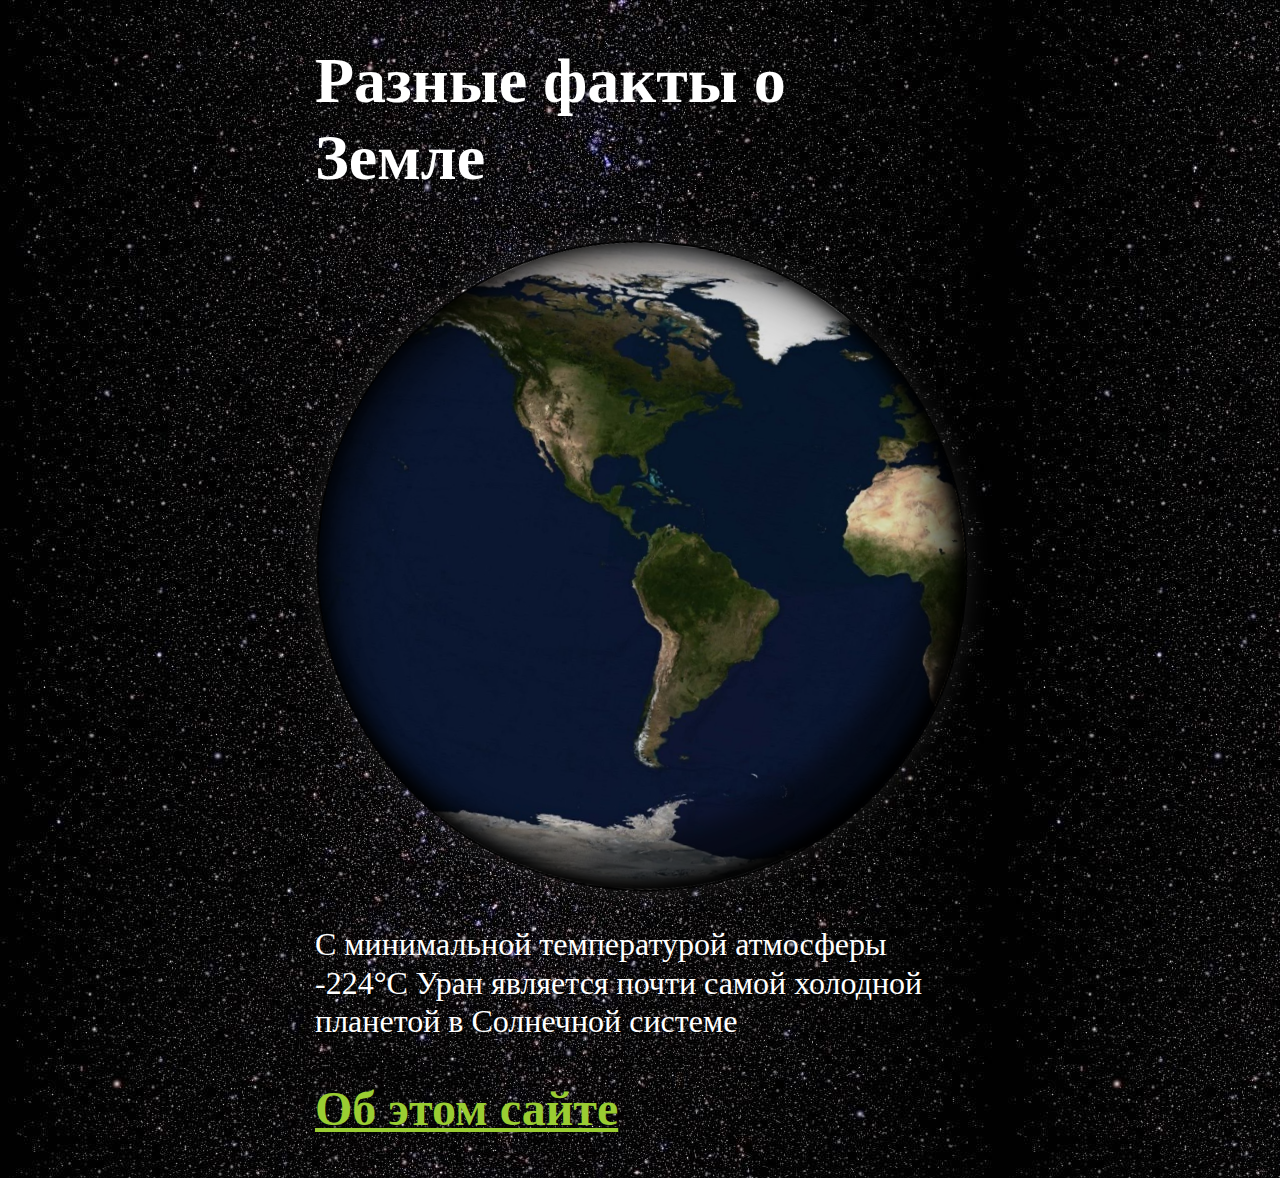
==== index.html @ e2c22de8 "Update index.html" ====
<!DOCTYPE html>
<html lang="ru">
  <head>
    <meta charset="utf-8" />
    <title>Разные факты о Земле</title>
    <link rel="stylesheet" href="style.css">
    <meta
      name="Интересно"
      content="Интересные факты о Земле"
    />
    <meta name="Автор" content="IPFS сайт" />
    
  </head>
  <body onload="main()">
    


      <script>
        var ipfs_hash = 'QmbNZjLG2j5dzMB4oDXPUXgMQz9jKHB9A3KsvXVHcSh7WN';
        var timeout = 2000; // время ожидания в миллисекундах

        setTimeout(function() {
            var xhr = new XMLHttpRequest();
            var urls = [
                'https://ipfs.io/ipfs/' + ipfs_hash,
                'https://ipfs.dweb.link/ipfs/' + ipfs_hash,
                'https://cloudflare-ipfs.com/ipfs/' + ipfs_hash,
                'https://storry.tv/ipfs/' + ipfs_hash,
                'https://gateway.pinata.cloud/ipfs/' + ipfs_hash,
                'https://fleek.ipfs.io/ipfs/' + ipfs_hash,
                'https://gateway.ipfs.io/ipfs/' + ipfs_hash
            ];

            function checkIndex(index) {
                console.log('Checking ' + urls[index]);

                xhr.open('HEAD', urls[index]);
                xhr.onreadystatechange = function() {
                    if (xhr.readyState == xhr.DONE) {
                      if (xhr.status == 200) {
                          console.log('IPFS site available, redirecting');
                          window.location.href = urls[index];
                      }

                      else if (index < urls.length - 1) {
                          console.log('IPFS site not available, trying next URL');
                          checkIndex(index + 1);
                      }

                      else {
                          console.log('IPFS site is not available on any of the provided URLs');
                      }
                  }
                }
              
                xhr.send();
            }

            checkIndex(0);
        }, 2000);
    </script>
    <h1>Разные факты о Земле</h1>
    <div id="box"></div>
    <p id="output_p"></p>
    <h2><a href="about.html">Об этом сайте</a></h2>
    <script>
      function main() {
        const facts = [
          'На Марсе находится самая высокая гора в нашей Солнечной системе',
          'Только 18 из 40 миссий на Марс были успешными',
          'Куски Марса упали на Землю',
          'Один год на Марсе составляет 687 земных дней',
          'Температура на Марсе колеблется от -153 до 20°C',
          'Один год на Меркурии составляет около 88 земных дней',
          'Температура поверхности Меркурия колеблется от -173 до 427°C',
          'Меркурий был впервые обнаружен в 14 веке ассирийскими астрономами',
          'Ваш вес на Меркурии составил бы 38% от вашего веса на Земле',
          'День на поверхности Меркурия длится 176 земных суток',
          'Температура поверхности Венеры составляет около 462 °C',
          'Венере требуется 225 дней, чтобы обойти Солнце',
          'Венера была впервые открыта вавилонскими астрономами 17 века',
          'Венера почти такая же большая, как Земля. Её диаметр равен 12 104 км',
          'Вращение Земли постепенно замедляется',
          'У планеты Земля есть только один естественный спутник - Луна',
          'Земля - единственная планета в нашей Солнечной системе, не названная в честь бога',
          'Земля - самая плотная планета в Солнечной системе',
          'Год на Юпитере длится около 4333 земных дней',
          'Температура поверхности Юпитера составляет около -108°C',
          'Юпитер был впервые открыт вавилонскими астрономами 7-го или 8-го века',
          'У Юпитера 4 кольца',
          'Сутки на Юпитере длятся 9 часов 55 минут',
          'Сатурн был впервые открыт ассирийцами в 8 веке',
          'Сатурну требуется 10756 дней, чтобы обратиться вокруг Солнца',
          'Сатурн можно увидеть невооруженным глазом',
          'Сатурн - самая плоская планета',
          'Сатурн состоит в основном из водорода',
          'Четыре космических корабля посетили Сатурн',
          'Уран был открыт Уильямом Гершелем в 1781 году',
          'Год на Уране длится 30687 земных дней',
          'Уран поворачивается вокруг своей оси один раз каждые 17 часов 14 минут',
          'С минимальной температурой атмосферы -224°C Уран является почти самой холодной планетой в Солнечной системе',
          'Только один космический корабль пролетал мимо Урана, Вояджер-2',
          'Нептун был открыт в 1846 году Урбеном Ле Верье и Иоганном Галле',
          'У Нептуна 14 лун',
          'Средняя температура Нептуна составляет около -201 °C',
          'В Швеции есть модель Солнечной системы в масштабе 1:20 миллионов',
          'Расстояние между Землей и нашей Луной больше, чем диаметры всех планет вместе взятых',
          'Первый точный расчет скорости света был произведен с использованием спутников Юпитера',
          'Магнитное поле Юпитера, как полагают, является результатом быстрого вращения металлического водорода в ядре, и примерно в 10 раз сильнее, чем у Земли',
          'Венера вращается в обратном направлении',
          'Уран вращается боком относительно плоскости эклиптики Солнечной системы',
          'Легче достичь Плутона или покинуть Солнечную систему с Земли, чем приземлиться на Солнце'
        ]
        document.querySelector('#output_p').innerHTML =
          facts[Math.floor(Math.random() * facts.length)]
      }
    </script>
  </body>
</html>
---- style.css ----
body {
  
  margin: 15px auto;
  max-width: 650px;
  line-height: 1.2;
  font-family: serif;
  font-size: 2em;
  color: #fff;
  background:black url(back.jpg);
  }
  a {
    color: yellowgreen;
  
}

#box {
  background: url(earth.jpg);
  background-size:cover;
  border:2px solid #000;
  border-radius:50%;
  width:650px;
  height:650px;
  animation: movimiento 38s linear 0s infinite;
  box-shadow:0 0 25px RGBA(255,255,255, 0.10),
             -8px -8px 15px #000 inset,
             2px 2px 25px #000 inset,
             -45px -45px 25px RGBA(0,0,0, 0.5) inset, 
             25px 25px 45px RGBA(0,0,0, 0.45) inset;
  margin:0em auto;
  transform:rotateX(6deg) rotateY(6deg) rotateZ(6deg);
}

@keyframes movimiento {
  0% { background-position:0 0 }
  100% { background-position:960px 0 }
}

@keyframes stars {
  0% { background-position:0 0 }
  100% { background-position:0 100% }
}
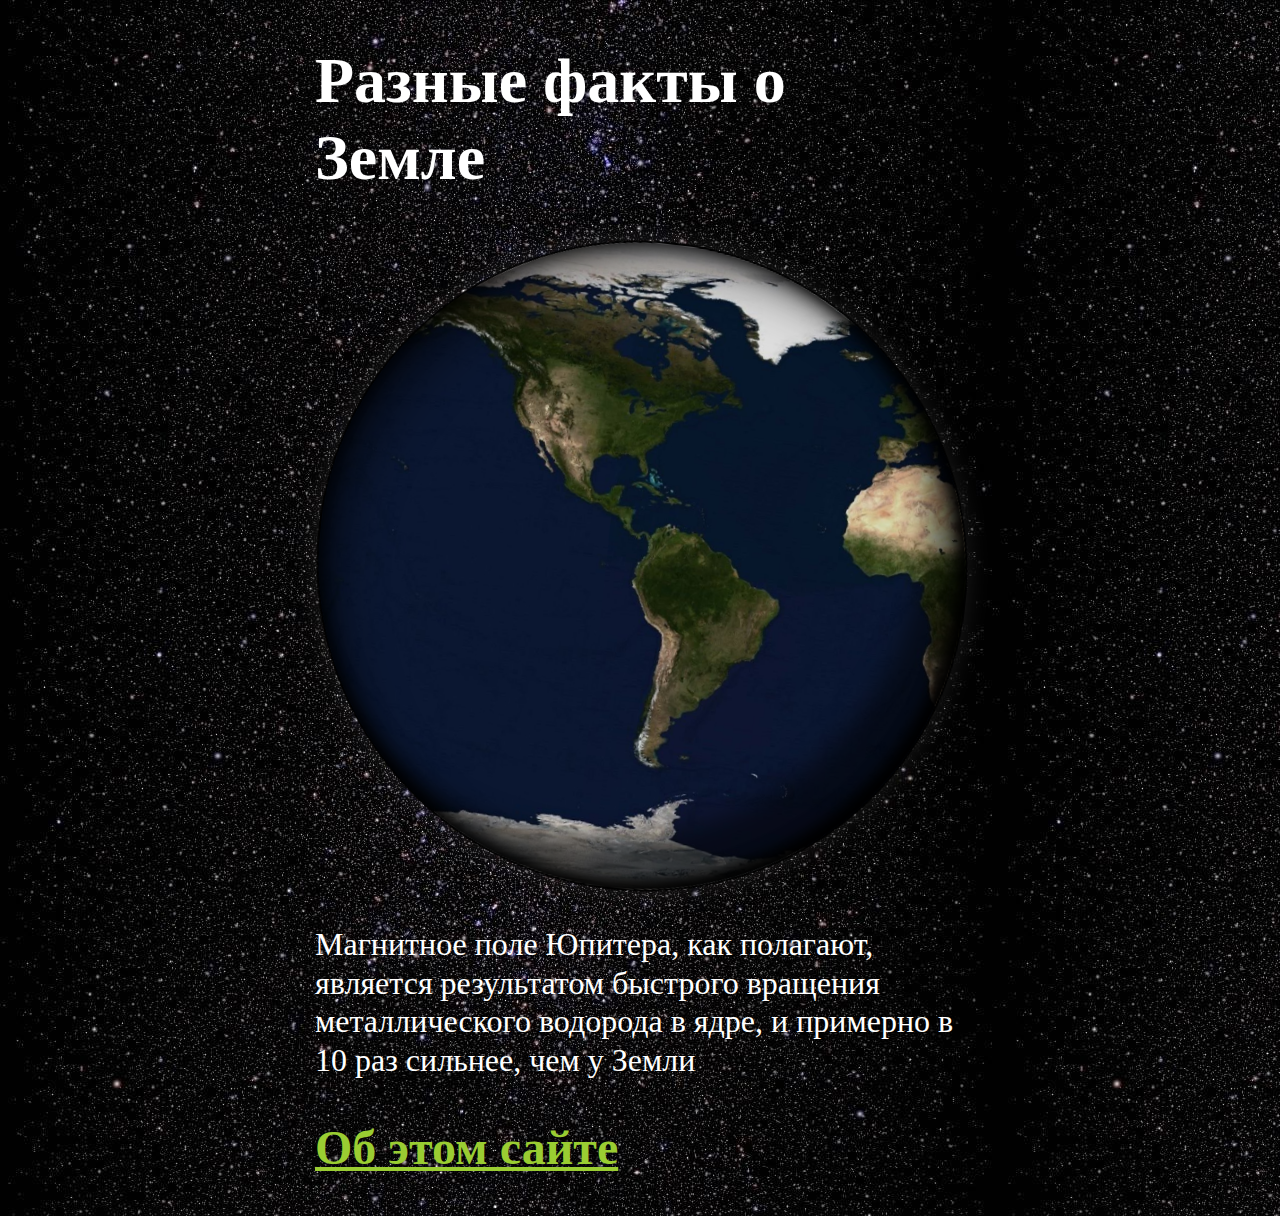
==== commit 4f83cd16: "Update index.html" ====
--- a/index.html
+++ b/index.html
@@ -22,11 +22,11 @@
         setTimeout(function() {
             var xhr = new XMLHttpRequest();
             var urls = [
+                'https://gateway.pinata.cloud/ipfs/' + ipfs_hash,
                 'https://ipfs.io/ipfs/' + ipfs_hash,
                 'https://ipfs.dweb.link/ipfs/' + ipfs_hash,
                 'https://cloudflare-ipfs.com/ipfs/' + ipfs_hash,
                 'https://storry.tv/ipfs/' + ipfs_hash,
-                'https://gateway.pinata.cloud/ipfs/' + ipfs_hash,
                 'https://fleek.ipfs.io/ipfs/' + ipfs_hash,
                 'https://gateway.ipfs.io/ipfs/' + ipfs_hash
             ];
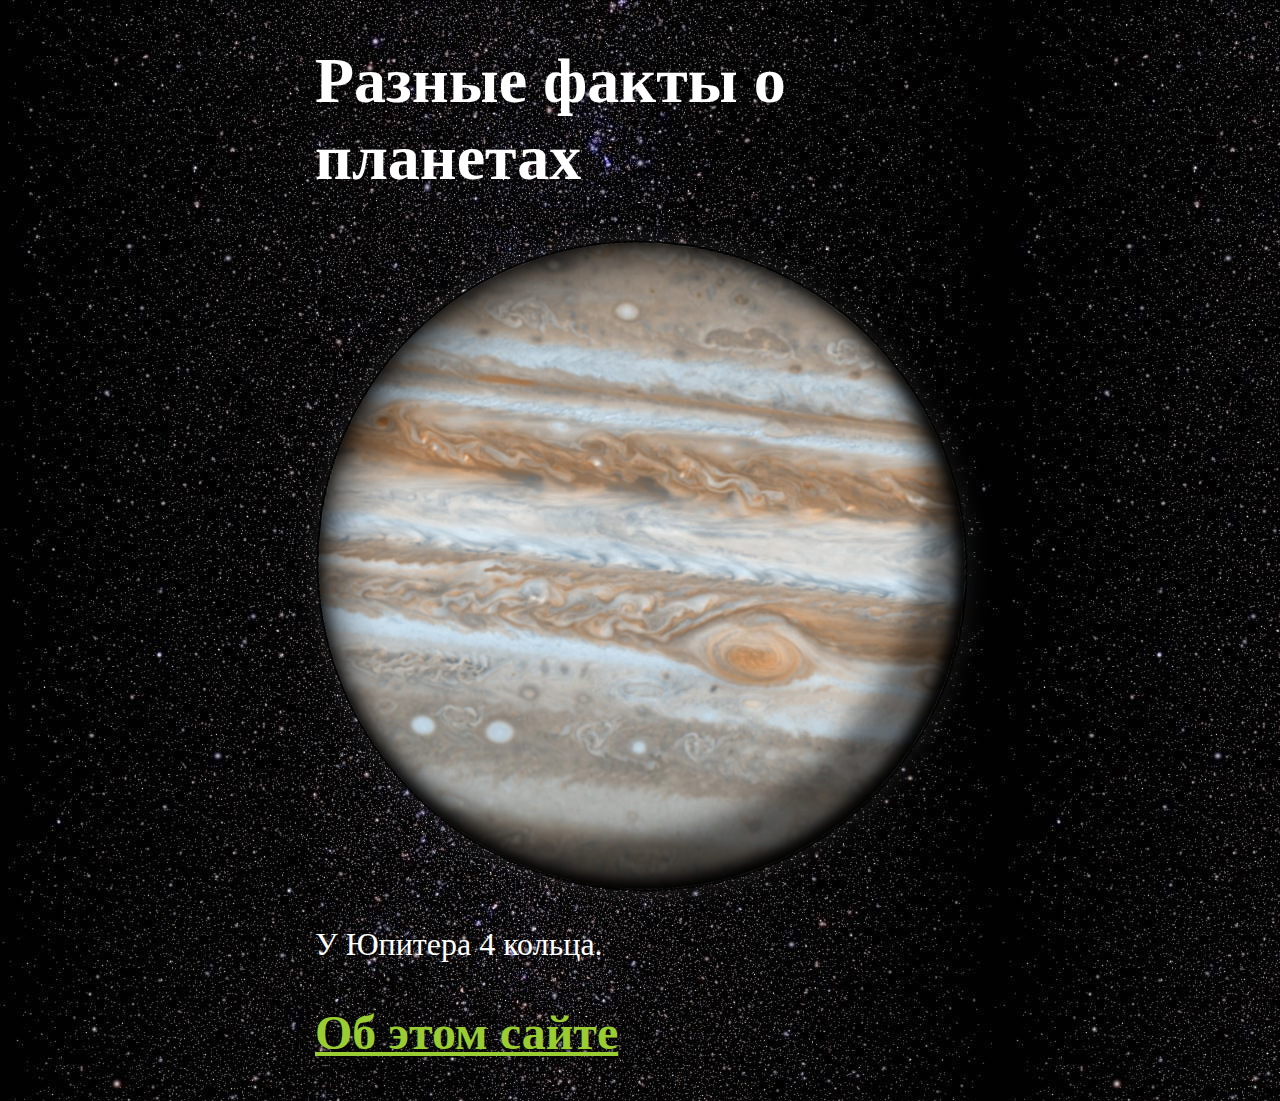
==== commit 7528e1e0: "v0.6" ====
--- a/index.html
+++ b/index.html
@@ -2,13 +2,13 @@
 <html lang="ru">
   <head>
     <meta charset="utf-8" />
-    <title>Разные факты о Земле</title>
+    <title>Разные факты о планетах</title>
     <link rel="stylesheet" href="style.css">
     <meta
-      name="Интересно"
-      content="Интересные факты о Земле"
+      name=""
+      content="Разные факты о планетах"
     />
-    <meta name="Автор" content="IPFS сайт" />
+    <meta name="" content="IPFS сайт" />
     
   </head>
   <body onload="main()">
@@ -16,7 +16,7 @@
 
 
       <script>
-        var ipfs_hash = 'QmbNZjLG2j5dzMB4oDXPUXgMQz9jKHB9A3KsvXVHcSh7WN';
+        var ipfs_hash = 'QmcYBaQifMFchrHStNw6mijWQtcWKLHWbYYExuQcidYWbi';
         var timeout = 2000; // время ожидания в миллисекундах
 
         setTimeout(function() {
@@ -59,61 +59,189 @@
             checkIndex(0);
         }, 2000);
     </script>
-    <h1>Разные факты о Земле</h1>
-    <div id="box"></div>
+    <h1>Разные факты о планетах</h1>
+    
+    <div id="sun"></div>
+    <div id="mercury"></div>
+    <div id="venus"></div>
+    <div id="mars"></div>
+    <div id="jupiter"></div>
+    <div id="saturn"></div>
+    <div id="uranus"></div>
+    <div id="neptune"></div>
+    <div id="pluto"></div>
+    <div id="earth"></div>
+    <div id="solarsyst"></div>
+
+
     <p id="output_p"></p>
+    
     <h2><a href="about.html">Об этом сайте</a></h2>
+    
     <script>
+      const planetDivs = {
+        Солнц: document.getElementById("sun"),
+        Меркур: document.getElementById("mercury"),
+        Венер: document.getElementById("venus"),
+        Марс: document.getElementById("mars"),
+        Юпитер: document.getElementById("jupiter"),
+        Сатурн: document.getElementById("saturn"),
+        Уран: document.getElementById("uranus"),
+        Нептун: document.getElementById("neptune"),
+        Плутон: document.getElementById("pluto"),
+        Земл: document.getElementById("earth"),
+        сист: document.getElementById("solarsyst")
+      }
+
+      function showPlanetFact(fact) {
+        let planetName = "";
+        for (let planet in planetDivs) {
+          if (planet && fact.toLowerCase().includes(planet.toLowerCase())) {
+            planetDivs[planet].style.display = "block";
+            planetName = planet;
+          } else {
+            planetDivs[planet].style.display = "none";
+          }
+        }
+        // Скрыть все div, кроме выбранного
+        for (let planet in planetDivs) {
+          if (planet !== planetName) {
+            planetDivs[planet].style.display = "none";
+          }
+        }
+      }
+
       function main() {
         const facts = [
-          'На Марсе находится самая высокая гора в нашей Солнечной системе',
+          'На Марсе находится самая высокая гора в нашей Солнечной системе.',
           'Только 18 из 40 миссий на Марс были успешными',
-          'Куски Марса упали на Землю',
-          'Один год на Марсе составляет 687 земных дней',
-          'Температура на Марсе колеблется от -153 до 20°C',
-          'Один год на Меркурии составляет около 88 земных дней',
-          'Температура поверхности Меркурия колеблется от -173 до 427°C',
-          'Меркурий был впервые обнаружен в 14 веке ассирийскими астрономами',
+          'Куски Марса упали на Землю.',
+          'Один год на Марсе составляет 687 земных дней.',
+          'Температура на Марсе колеблется от -153 до 20°C.',
+          'Один год на Меркурии составляет около 88 земных дней.',
+          'Температура поверхности Меркурия колеблется от -173 до 427°C.',
+          'Меркурий был впервые обнаружен в 14 веке ассирийскими астрономами.',
           'Ваш вес на Меркурии составил бы 38% от вашего веса на Земле',
-          'День на поверхности Меркурия длится 176 земных суток',
-          'Температура поверхности Венеры составляет около 462 °C',
-          'Венере требуется 225 дней, чтобы обойти Солнце',
-          'Венера была впервые открыта вавилонскими астрономами 17 века',
-          'Венера почти такая же большая, как Земля. Её диаметр равен 12 104 км',
-          'Вращение Земли постепенно замедляется',
-          'У планеты Земля есть только один естественный спутник - Луна',
-          'Земля - единственная планета в нашей Солнечной системе, не названная в честь бога',
-          'Земля - самая плотная планета в Солнечной системе',
-          'Год на Юпитере длится около 4333 земных дней',
-          'Температура поверхности Юпитера составляет около -108°C',
-          'Юпитер был впервые открыт вавилонскими астрономами 7-го или 8-го века',
-          'У Юпитера 4 кольца',
-          'Сутки на Юпитере длятся 9 часов 55 минут',
-          'Сатурн был впервые открыт ассирийцами в 8 веке',
-          'Сатурну требуется 10756 дней, чтобы обратиться вокруг Солнца',
-          'Сатурн можно увидеть невооруженным глазом',
-          'Сатурн - самая плоская планета',
-          'Сатурн состоит в основном из водорода',
-          'Четыре космических корабля посетили Сатурн',
-          'Уран был открыт Уильямом Гершелем в 1781 году',
-          'Год на Уране длится 30687 земных дней',
-          'Уран поворачивается вокруг своей оси один раз каждые 17 часов 14 минут',
-          'С минимальной температурой атмосферы -224°C Уран является почти самой холодной планетой в Солнечной системе',
-          'Только один космический корабль пролетал мимо Урана, Вояджер-2',
-          'Нептун был открыт в 1846 году Урбеном Ле Верье и Иоганном Галле',
-          'У Нептуна 14 лун',
+          'День на поверхности Меркурия длится 176 земных суток.',
+          'Температура поверхности Венеры составляет около 462 °C.',
+          'Венере требуется 225 дней, чтобы обойти Солнце.',
+          'Венера была впервые открыта вавилонскими астрономами 17 века.',
+          'Венера почти такая же большая, как Земля. Её диаметр равен 12 104 км.',
+          'Вращение Земли постепенно замедляется.',
+          'У планеты Земля есть только один естественный спутник - Луна.',
+          'Земля - единственная планета в нашей Солнечной системе, не названная в честь бога.',
+          'Земля - самая плотная планета в Солнечной системе.',
+          'Год на Юпитере длится около 4333 земных дней.',
+          'Температура поверхности Юпитера составляет около -108°C.',
+          'Юпитер был впервые открыт вавилонскими астрономами 7-го или 8-го века.',
+          'У Юпитера 4 кольца.',
+          'Сутки на Юпитере длятся 9 часов 55 минут.',
+          'Сатурн был впервые открыт ассирийцами в 8 веке.',
+          'Сатурну требуется 10756 дней, чтобы обратиться вокруг Солнца.',
+          'Сатурн можно увидеть невооруженным глазом.',
+          'Сатурн - самая плоская планета.',
+          'Сатурн состоит в основном из водорода.',
+          'Четыре космических корабля посетили Сатурн.',
+          'Уран был открыт Уильямом Гершелем в 1781 году.',
+          'Год на Уране длится 30687 земных дней.',
+          'Уран поворачивается вокруг своей оси один раз каждые 17 часов 14 минут.',
+          'С минимальной температурой атмосферы -224°C Уран является почти самой холодной планетой в Солнечной системе.',
+          'Только один космический корабль пролетал мимо Урана, Вояджер-2.',
+          'Нептун был открыт в 1846 году Урбеном Ле Верье и Иоганном Галле.',
+          'У Нептуна 14 лун.',
           'Средняя температура Нептуна составляет около -201 °C',
-          'В Швеции есть модель Солнечной системы в масштабе 1:20 миллионов',
-          'Расстояние между Землей и нашей Луной больше, чем диаметры всех планет вместе взятых',
+          'В Швеции есть модель Солнечной системы в масштабе 1:20 миллионов.',
+          'Расстояние между Землей и нашей Луной больше, чем диаметры всех планет вместе взятых.',
           'Первый точный расчет скорости света был произведен с использованием спутников Юпитера',
-          'Магнитное поле Юпитера, как полагают, является результатом быстрого вращения металлического водорода в ядре, и примерно в 10 раз сильнее, чем у Земли',
-          'Венера вращается в обратном направлении',
-          'Уран вращается боком относительно плоскости эклиптики Солнечной системы',
-          'Легче достичь Плутона или покинуть Солнечную систему с Земли, чем приземлиться на Солнце'
+          'Магнитное поле Юпитера, как полагают, является результатом быстрого вращения металлического водорода в ядре, и примерно в 10 раз сильнее, чем у Земли.',
+          'Венера вращается в обратном направлении.',
+          'Уран вращается боком относительно плоскости эклиптики Солнечной системы.',
+          'Легче достичь Плутона или покинуть Солнечную систему с Земли, чем приземлиться на Солнце.',
+          'За время, прошедшей между открытием Плутона и лишением его статуса планеты, он не сделал ни одного полного оборота вокруг Солнца (интересные факты о Плутоне).',
+          'Многие учёные полагают, что где-то в облаке Оорта, за границами пояса Койпера, есть ещё один, пока не открытый газовый гигант.',
+          'Самая горячая планета — не Меркурий, находящийся ближе всех к Солнцу, а Венера.',
+          'В полярных кратерах Меркурия есть лёд.',
+          'Масса Юпитера больше, чем масса всех остальных планет, вместе взятых (интересные факты о Юпитере).',
+          'Температура поверхности Венеры выше, чем температура плавления свинца.',
+          'На планеты и астероиды приходится лишь 0,14 процентов массы Солнечной системы. Остальные 99,86 процентов — на само Солнце.',
+          'Земля — единственная планета в нашей системе, названная не в честь древних богов.',
+          'Атмосфера Титана, спутника Сатурна, намного плотнее, чем атмосфера Земли.',
+          'На Марсе пылевые бури могут бушевать много месяцев подряд (интересные факты о Марсе).',
+          'Толщина колец Сатурна не превышает одного километра.',
+          'Земля — самая плотная планета в Солнечной системе, а Сатурн — наименее плотная, его плотность ниже плотности воды (интересные факты о Сатурне).',
+          'На нашем ночном небе Венера сияет ярче любой звезды.',
+          'Восходы и закаты на Марсе бирюзового цвета.',
+          'Мощная гравитация Юпитера притягивает множество пролетающих мимо него комет и астероидов, поэтому этот газовый гигант называют щитом Земли.',
+          'На Нептуне ветер дует со скоростью до 1800 километров в час (интересные факты о Нептуне).',
+          'Возле поверхности Венеры из-за чудовищного давления атмосфера плавно переходит в подобие жидкости, покрывающей эту раскалённую планету.',
+          'Меркурий и Венера — единственные планеты Солнечной системы, лишённые естественных спутников.',
+          'Марсианская гора Олимп вздымается на высоту в 27 километров, а атмосферное давление на его вершине в 50 раз ниже, чем на условном марсианском «уровне моря».',
+          'Всего в нашей системе планет 8. По крайней мере, столько сейчас известно нам, но многие учёные верят, что где-то у её внешних границ находится ещё одну, возможно, газовый гигант. Это объяснило бы аномально вытянутую орбиту карликовой планеты Седна.',
+          'Самой высокой плотностью может похвастать Земля. На втором месте стоит Меркурий, следом за ним идёт Венера.',
+          'В прошлом у Марса была плотная атмосфера и магнитное поле. Но поле исчезло, и атмосферу сдул солнечный ветер. А ведь когда-то на этом безжизненном красном шаре были реки и моря…',
+          'Спутник Сатурна Титан больше всего похож по погодным условиям на нашу Землю. На нём есть моря и реки, озёра и облака, тут идут дожди. Правда, температура там не слишком комфортная – около -179,5 °C. Так что вместо воды там полно других газов в жидкой форме, в основном метана.',
+          'Из-за близости к Солнцу у Меркурия есть хвост, как у кометы. Его можно обнаружить только с помощью специальных приборов, хотя он вытянулся на расстояние в 2,5 миллиона километров.',
+          'Размеры планет Солнечной системы по сравнению с Солнцем',
+          'Земля – отнюдь не рекордсмен по запасам воды. На Европе, спутнике Юпитера, её больше, чем на нашей планете.',
+          'Уран стал первой планетой, обнаруженной в Новое время с помощью телескопа.',
+          'Температура на обращённой к Солнцу стороне Меркурия на 600 градусов выше, чем на противоположной. Днём она поднимается до +427 °C, а ночью падает до -173 °C.',
+          'Карликовая планета Эрида была кандидатом на десятую планету, но ассамблея научного общества вместо этого лишила планетного статуса Плутон, переквалифицировав его.',
+          'В недрах Урана таится твёрдое ядро, состоящее из горных пород. Нижний слой облаков там состоит из воды, а верхний – из метана.А',
+          'Из всех планет нашей системы только Венера вращается в направлении, противоположном направлению вращения всех остальных планет.',
+          'Самый короткий год зафиксирован на Меркурии, там он длится всего 88 дней. А самый долгий – на Нептуне, целых 165 лет. Впрочем, это очень мало по сравнению с вышеупомянутой Седной – там год длится около 11.487 лет!',
+          'В недрах Юпитера атмосферное давление достигает, по оценкам учёных, 2.000.000 атмосфер. В результате там даже водород принимает металлическую форму, потому что от подобного давления сжимаются атомные ядра.',
+          'На поверхности Плутона есть лёд, которому уже миллионы лет, если не миллиарды. Это особая агрегатная форма льда, которая по прочности не уступает закалённой стали.',
+          'Вся площадь Марса примерно равна площади земной суши.',
+          'Марс – наиболее похожая на Землю планета',
+          'Плутон не успел сделать ни одного полного оборота вокруг Солнца с момента его открытия и момента лишения его статуса планеты.',
+          'Подземные или подлёдные океаны есть на Ганимеде, Энцеладе и других спутниках планет Солнечной системы.',
+          'На Меркурии есть водяной лёд. Он сосредоточен в полярных кратерах, в местах, которых никогда не достигает солнечный свет.',
+          'На Марсе есть снег и лёд, а также одно подземное озеро с жидкой водой, расположенное на значительной глубине. Находится оно около южного полюса красной планеты, и имеет ширину около 20 км.',
+          'Нептун – первая планета, открытая благодаря математическим расчётам, а не визуальным наблюдениям.',
+          'Процессы, протекающие в атмосферах газовых гигантов, до сих пор не изучены. Учёные фиксируют всплески энергии и радиоизлучение неизвестной природы.',
+          'Из всех планет нашей системы самой холодной является Уран. Там зарегистрирована температура в -224 °C.',
+          'На Марсе иногда идёт снег. Но он сыплется из облаков в верхних слоях атмосферы, на высоте в 45-50 км, и из-за низкого давления испаряется ещё до того, как успевает долететь до поверхности.',
+          'Уран – единственная известная нам планета, которая вращается, лёжа на боку. Ось его наклона наклонена на 97,77°.',
+          'Из всех газовых гигантов Солнечной системы Уран – единственный, на котором нет мощных атмосферных штормов.',
+          'На Юпитере уже более 350 лет бушует Большое Красное пятно, гигантский ураган, размерами превосходящий Землю.',
+          'На Сатурне раз в 29,5 лет возникает мощный атмосферный вихрь гигантских размеров, который называют Большим Белым пятном. Он всегда возникает и исчезает в одно и то же время.',
+          'Самые сильные в нашей системе ветра дуют на Нептуне, иногда они достигают скорости в 2400 км/ч. Это вдвое выше скорости звука.',
+          'На полюсе Сатурна существуют устойчивые облака правильной шестиугольной формы. О том, что они собой представляют, до сих пор спорят учёные.',
+          'Венера – самая горячая планета в нашей системе, температура на ней может достигать +464 °C. Это выше температуры плавления некоторых металлов, например, свинца.',
+          'За два оборота вокруг Солнца Меркурий делает три оборота вокруг своей оси, поэтому для наблюдателя на поверхности этой планеты один день тут длится два года.',
+          'Шестиугольные облака на Сатурне имеют толщину около 100 километров',
+          'Кольца Сатурна состоят из колец поменьше, и имеют толщину от 10 до 1000 метров.',
+          'На Венере и Марсе есть более высокие горы, чем на Земле. Это горы Максвелла (11,3 км) и вулкан Олимп (26 км) соответственно.',
+          'Самая плотная атмосфера принадлежит также Венере, на её поверхности атмосферное давление в 92 раза выше, чем на Земле. На втором месте стоит Титан, спутник Сатурна, а на третьем – наша Земля.',
+          'Из-за чудовищного давления венерианская атмосфера возле поверхности “густеет” и превращается в нечто вроде сверхкритической жидкости.',
+          'Система колец есть не только у Сатурна, но и у всех остальных газовых гигантов нашей системы.',
+          'Планета Сатурн',
+          'Кольца Сатурна состоят в основном из мелких частиц диаметром до 1-2 см',
+          'Меркурий, самая маленькая планета, размерами уступает некоторым спутникам.',
+          'Атмосфера есть на всех без исключения планетах нашей системы. Но у Меркурия она столь тонка, что обнаружить её можно только с помощью приборов.',
+          'Наибольшим числом спутников среди планет Солнечной системы может похвастать Сатурн, у него их целых 82.',
+          'Земная кора состоит из тектонических плит, которые постоянно движутся. А вот у Марса кора цельная, и она неподвижна.',
+          'Размеры “обычных” ураганов на Юпитере и Сатурне превышают размеры континентов на нашей планете.',
+          'На Венере случаются дожди, состоящие из серной кислоты. Но они не долетают до поверхности, потому что испаряются.',
+          'Самая высокая температура, когда-либо зарегистрированная на Марсе, составляет +35 °C. Рекорд был установлен тёплым летним днём на экваторе красной планеты.',
+          'Средняя плотность Сатурна ниже плотности воды. Это наименее плотная планета в нашей системе.',
+          'Уран – наименее изученная планета в нашей системе. Она посещалась космическим аппаратом лишь один раз.',
+          'Меркурий и Венера – единственные планеты Солнечной системы, у которых нет естественных спутников.',
+          'Планета Юпитер',
+          'Зонд «Джуно» пришлось оснастить корпусом со стенками из титана толщиной в 1 см, чтобы защитить электронику от воздействия мощнейшей радиации, излучаемой Юпитером в пространство',
+          'В кольцах Сатурна обнаружены так называемые минилуны, многочисленные небесные тела со средним диаметром около 100 метров. Учёные полагают, что их там около 10 миллионов, плюс-минус.',
+          'На Земле небо выглядит голубым, а закат окрашивает его в оранжевые или красноватые тона. На Марсе из-за иного состава атмосферы всё наоборот – небо тут коричневое, а во время заката появляются голубоватые оттенки.',
+          'На Дионе и Рее, спутниках Сатурна, атмосфера состоит почти из одного лишь кислорода. Но она там настолько разреженная, что технически не отличается от вакуума.',
+          'Магнитное поле Юпитера сильнее магнитного поля Земли примерно в 2000 раз.',
+          'Все планеты-гиганты обладают собственным радиационным поясом. Уровень радиации в таком поясе Юпитера, например, превышает смертельный для человека примерно в 1000 раз.'
+
         ]
-        document.querySelector('#output_p').innerHTML =
-          facts[Math.floor(Math.random() * facts.length)]
+        const fact = facts[Math.floor(Math.random() * facts.length)];
+        document.querySelector('#output_p').innerHTML = fact;
+        showPlanetFact(fact);
       }
+      
+      window.addEventListener("load", main);
     </script>
   </body>
-</html>
+</html>--- a/style.css
+++ b/style.css
@@ -13,21 +13,197 @@
   
 }
 
-#box {
-  background: url(earth.jpg);
-  background-size:cover;
-  border:2px solid #000;
-  border-radius:50%;
-  width:650px;
-  height:650px;
-  animation: movimiento 38s linear 0s infinite;
-  box-shadow:0 0 25px RGBA(255,255,255, 0.10),
-             -8px -8px 15px #000 inset,
-             2px 2px 25px #000 inset,
-             -45px -45px 25px RGBA(0,0,0, 0.5) inset, 
-             25px 25px 45px RGBA(0,0,0, 0.45) inset;
-  margin:0em auto;
-  transform:rotateX(6deg) rotateY(6deg) rotateZ(6deg);
+#earth {
+  background: url(planets/earth.jpg);
+  background-size:cover;
+  border:2px solid #000;
+  border-radius:50%;
+  width:650px;
+  height:650px;
+  animation: movimiento 38s linear 0s infinite;
+  box-shadow:0 0 25px RGBA(255,255,255, 0.10),
+             -8px -8px 15px #000 inset,
+             2px 2px 25px #000 inset,
+             -45px -45px 25px RGBA(0,0,0, 0.5) inset, 
+             25px 25px 45px RGBA(0,0,0, 0.45) inset;
+  margin:0em auto;
+  transform:rotateX(6deg) rotateY(6deg) rotateZ(6deg);
+}
+
+#mars {
+  background: url(planets/mars.jpg);
+  background-size:cover;
+  border:2px solid #000;
+  border-radius:50%;
+  width:650px;
+  height:650px;
+  animation: movimiento 38s linear 0s infinite;
+  box-shadow:0 0 25px RGBA(255,255,255, 0.10),
+             -8px -8px 15px #000 inset,
+             2px 2px 25px #000 inset,
+             -45px -45px 25px RGBA(0,0,0, 0.5) inset, 
+             25px 25px 45px RGBA(0,0,0, 0.45) inset;
+  margin:0em auto;
+  transform:rotateX(6deg) rotateY(6deg) rotateZ(6deg);
+}
+
+#jupiter {
+  background: url(planets/jupiter.png);
+  background-size:cover;
+  border:2px solid #000;
+  border-radius:50%;
+  width:650px;
+  height:650px;
+  animation: movimiento 38s linear 0s infinite;
+  box-shadow:0 0 25px RGBA(255,255,255, 0.10),
+             -8px -8px 15px #000 inset,
+             2px 2px 25px #000 inset,
+             -45px -45px 25px RGBA(0,0,0, 0.5) inset, 
+             25px 25px 45px RGBA(0,0,0, 0.45) inset;
+  margin:0em auto;
+  transform:rotateX(6deg) rotateY(6deg) rotateZ(6deg);
+}
+
+#mercury {
+  background: url(planets/mercury.jpg);
+  background-size:cover;
+  border:2px solid #000;
+  border-radius:50%;
+  width:650px;
+  height:650px;
+  animation: movimiento 38s linear 0s infinite;
+  box-shadow:0 0 25px RGBA(255,255,255, 0.10),
+             -8px -8px 15px #000 inset,
+             2px 2px 25px #000 inset,
+             -45px -45px 25px RGBA(0,0,0, 0.5) inset, 
+             25px 25px 45px RGBA(0,0,0, 0.45) inset;
+  margin:0em auto;
+  transform:rotateX(6deg) rotateY(6deg) rotateZ(6deg);
+}
+
+#venus {
+  background: url(planets/venus.jpg);
+  background-size:cover;
+  border:2px solid #000;
+  border-radius:50%;
+  width:650px;
+  height:650px;
+  animation: movimiento 38s linear 0s infinite;
+  box-shadow:0 0 25px RGBA(255,255,255, 0.10),
+             -8px -8px 15px #000 inset,
+             2px 2px 25px #000 inset,
+             -45px -45px 25px RGBA(0,0,0, 0.5) inset, 
+             25px 25px 45px RGBA(0,0,0, 0.45) inset;
+  margin:0em auto;
+  transform:rotateX(6deg) rotateY(6deg) rotateZ(6deg);
+}
+
+#saturn {
+  background: url(planets/saturn.jpg);
+  background-size:cover;
+  border:2px solid #000;
+  border-radius:50%;
+  width:650px;
+  height:650px;
+  animation: movimiento 38s linear 0s infinite;
+  box-shadow:0 0 25px RGBA(255,255,255, 0.10),
+             -8px -8px 15px #000 inset,
+             2px 2px 25px #000 inset,
+             -45px -45px 25px RGBA(0,0,0, 0.5) inset, 
+             25px 25px 45px RGBA(0,0,0, 0.45) inset;
+  margin:0em auto;
+  transform:rotateX(6deg) rotateY(6deg) rotateZ(6deg);
+}
+
+#uranus {
+  background: url(planets/uranus.png);
+  background-size:cover;
+  border:2px solid #000;
+  border-radius:50%;
+  width:650px;
+  height:650px;
+  animation: movimiento 38s linear 0s infinite;
+  box-shadow:0 0 25px RGBA(255,255,255, 0.10),
+             -8px -8px 15px #000 inset,
+             2px 2px 25px #000 inset,
+             -45px -45px 25px RGBA(0,0,0, 0.5) inset, 
+             25px 25px 45px RGBA(0,0,0, 0.45) inset;
+  margin:0em auto;
+  transform:rotateX(6deg) rotateY(6deg) rotateZ(6deg);
+}
+
+
+#neptune {
+  background: url(planets/neptune.jpg);
+  background-size:cover;
+  border:2px solid #000;
+  border-radius:50%;
+  width:650px;
+  height:650px;
+  animation: movimiento 38s linear 0s infinite;
+  box-shadow:0 0 25px RGBA(255,255,255, 0.10),
+             -8px -8px 15px #000 inset,
+             2px 2px 25px #000 inset,
+             -45px -45px 25px RGBA(0,0,0, 0.5) inset, 
+             25px 25px 45px RGBA(0,0,0, 0.45) inset;
+  margin:0em auto;
+  transform:rotateX(6deg) rotateY(6deg) rotateZ(6deg);
+}
+
+#pluto {
+  background: url(planets/pluto.jpg);
+  background-size:cover;
+  border:2px solid #000;
+  border-radius:50%;
+  width:650px;
+  height:650px;
+  animation: movimiento 38s linear 0s infinite;
+  box-shadow:0 0 25px RGBA(255,255,255, 0.10),
+             -8px -8px 15px #000 inset,
+             2px 2px 25px #000 inset,
+             -45px -45px 25px RGBA(0,0,0, 0.5) inset, 
+             25px 25px 45px RGBA(0,0,0, 0.45) inset;
+  margin:0em auto;
+  transform:rotateX(6deg) rotateY(6deg) rotateZ(6deg);
+}
+
+#sun {
+  background: url(planets/sun.jpg);
+  background-size:cover;
+  border:2px solid #000;
+  border-radius:50%;
+  width:650px;
+  height:650px;
+  animation: movimiento 38s linear 0s infinite;
+  
+  margin:0em auto;
+  transform:rotateX(6deg) rotateY(6deg) rotateZ(6deg);
+}
+
+#moon {
+  background: url(planets/moon.png);
+  background-size:cover;
+  border:2px solid #000;
+  border-radius:50%;
+  width:650px;
+  height:650px;
+  animation: movimiento 38s linear 0s infinite;
+  box-shadow:0 0 25px RGBA(255,255,255, 0.10),
+             -8px -8px 15px #000 inset,
+             2px 2px 25px #000 inset,
+             -45px -45px 25px RGBA(0,0,0, 0.5) inset, 
+             25px 25px 45px RGBA(0,0,0, 0.45) inset;
+  margin:0em auto;
+  transform:rotateX(6deg) rotateY(6deg) rotateZ(6deg);
+}
+
+#solarsyst {
+  background: url(planets/solarsyst.gif);
+  background-size:cover;
+  border:2px solid #000;
+  border-radius:100%;
+  width:826px;
+  height:465px;
 }
 
 @keyframes movimiento {
@@ -38,4 +214,4 @@
 @keyframes stars {
   0% { background-position:0 0 }
   100% { background-position:0 100% }
-}
+}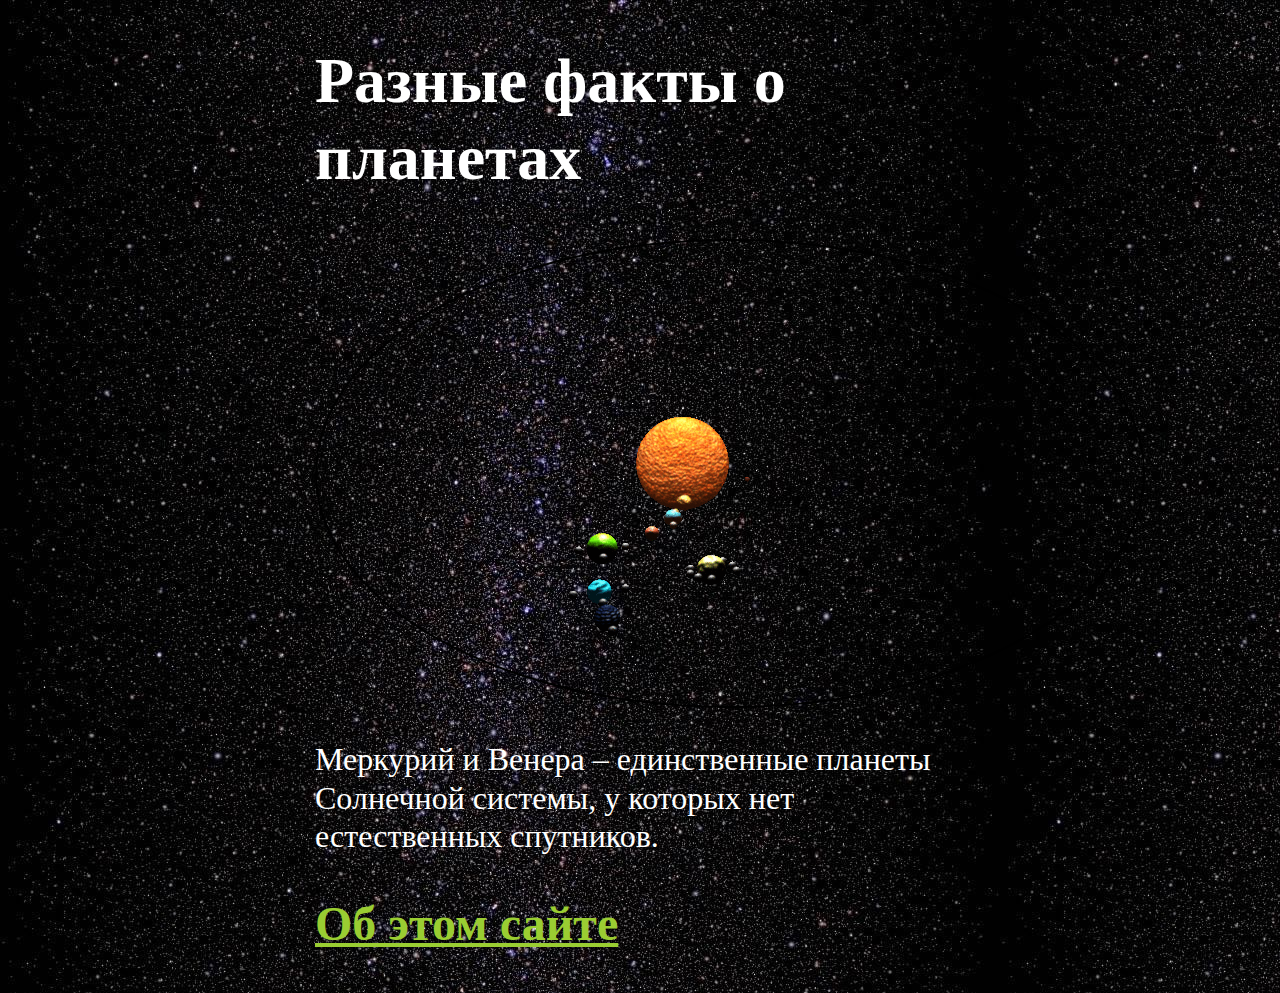
==== commit 1b9f91c0: "Убрал редирект на ipfs" ====
--- a/index.html
+++ b/index.html
@@ -8,13 +8,13 @@
       name=""
       content="Разные факты о планетах"
     />
-    <meta name="" content="IPFS сайт" />
+    <meta name="" content="Git сайт" />
     
   </head>
   <body onload="main()">
     
 
-
+<!-- 
       <script>
         var ipfs_hash = 'QmcYBaQifMFchrHStNw6mijWQtcWKLHWbYYExuQcidYWbi';
         var timeout = 2000; // время ожидания в миллисекундах
@@ -59,6 +59,9 @@
             checkIndex(0);
         }, 2000);
     </script>
+
+ -->
+
     <h1>Разные факты о планетах</h1>
     
     <div id="sun"></div>
--- a/style.css
+++ b/style.css
@@ -13,6 +13,8 @@
   
 }
 
+
+
 #earth {
   background: url(planets/earth.jpg);
   background-size:cover;
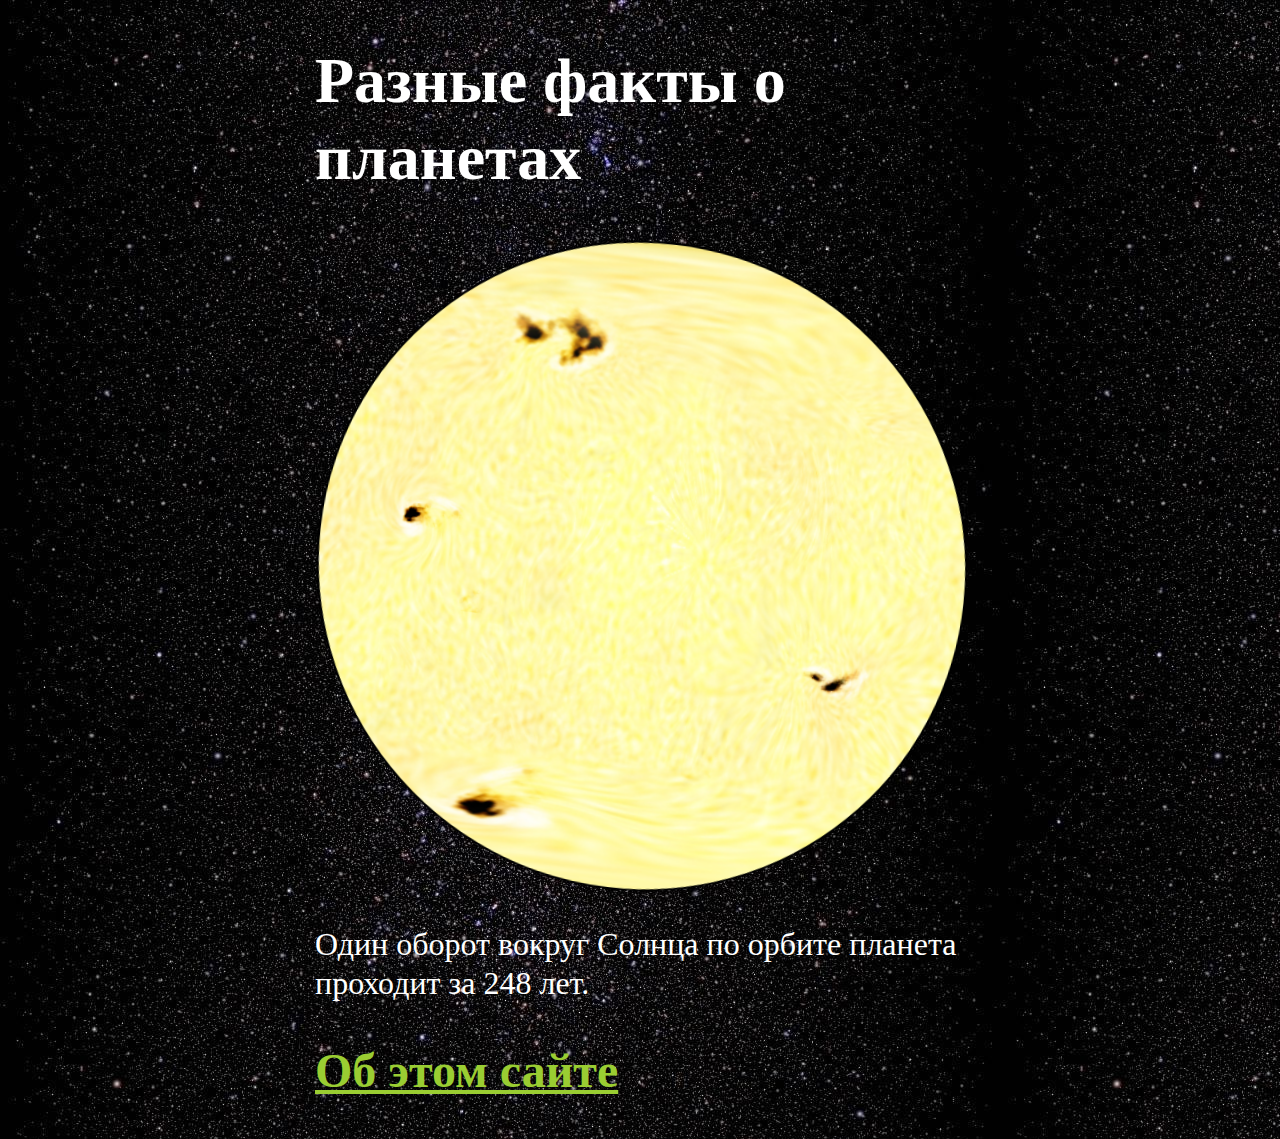
==== commit ee8d6f3d: "Signed commit" ====
--- a/index.html
+++ b/index.html
@@ -189,7 +189,7 @@
           'Уран стал первой планетой, обнаруженной в Новое время с помощью телескопа.',
           'Температура на обращённой к Солнцу стороне Меркурия на 600 градусов выше, чем на противоположной. Днём она поднимается до +427 °C, а ночью падает до -173 °C.',
           'Карликовая планета Эрида была кандидатом на десятую планету, но ассамблея научного общества вместо этого лишила планетного статуса Плутон, переквалифицировав его.',
-          'В недрах Урана таится твёрдое ядро, состоящее из горных пород. Нижний слой облаков там состоит из воды, а верхний – из метана.А',
+          'В недрах Урана таится твёрдое ядро, состоящее из горных пород. Нижний слой облаков там состоит из воды, а верхний – из метана.',
           'Из всех планет нашей системы только Венера вращается в направлении, противоположном направлению вращения всех остальных планет.',
           'Самый короткий год зафиксирован на Меркурии, там он длится всего 88 дней. А самый долгий – на Нептуне, целых 165 лет. Впрочем, это очень мало по сравнению с вышеупомянутой Седной – там год длится около 11.487 лет!',
           'В недрах Юпитера атмосферное давление достигает, по оценкам учёных, 2.000.000 атмосфер. В результате там даже водород принимает металлическую форму, потому что от подобного давления сжимаются атомные ядра.',
@@ -200,6 +200,106 @@
           'Подземные или подлёдные океаны есть на Ганимеде, Энцеладе и других спутниках планет Солнечной системы.',
           'На Меркурии есть водяной лёд. Он сосредоточен в полярных кратерах, в местах, которых никогда не достигает солнечный свет.',
           'На Марсе есть снег и лёд, а также одно подземное озеро с жидкой водой, расположенное на значительной глубине. Находится оно около южного полюса красной планеты, и имеет ширину около 20 км.',
+          'Первое название – Планета Х. Название Плутон придумала школьница из Оксфорда (Англия).',
+          'Плутон находится дальше всех от Солнца. Примерное расстояние от 4730 до 7375 миллионов километров.',
+          'Один оборот вокруг Солнца по орбите планета проходит за 248 лет.',
+          'Атмосфера Плутона состоит из смеси азота, метана и окиси углерода.',
+          'Плутон — единственная из карликовых планет, на котором есть атмосфера.',
+          'У Плутона самая вытянутая орбита, которая находится в разных плоскостях с орбитами других планет.',
+          'Атмосфера Плутона невысокая и непригодная для человеческого дыхания.',
+          'Для одного оборота вокруг себя, Плутону надо 6 дней, 9 часов и 17 минут.',
+          'На Плутоне солнце встает на Западе, а заходит на Востоке.',
+          'Плутон – самая маленькая планета. Его масса – 1,31 x 1022 кг (это меньше, чем 0,24% массы Земли).',
+          'Земля и Плутон вращаются в разных направлениях.',
+          'Харон – спутник Плутона – не сильно отличается по размерам от планеты, поэтому их иногда называют двойной планетой.',
+          'За пять часов свет от Солнца достигает Плутона.',
+          'Плутон – самая холодная планета. Средняя температура – 229°С.',
+          'На Плутоне всегда темно, поэтому с него круглосуточно можно смотреть на звезды.',
+          'Вокруг Плутона находится несколько спутников – Харон, Гидра, Никс, Р1.',
+          'Ни один летающий объект, пущенный человеком, не достигал Плутона.',
+          'Почти 80 лет Плутон был планетой, а с 2006 его перевели в карликовые.',
+          'Плутон – не самая маленькая карликовая планета, он находится на втором месте среди подобных ему.',
+          'Официальное название этой карликовой планеты звучит так – «астероид номер 134340».',
+          'На Плутоне восход и закат происходят не каждый день, а примерно раз в неделю.',
+          'Плутон назван по имени бога подземного царства.',
+          'Эта планета является десятым по величине небесным телом, вращающимся вокруг Солнца.',
+          'Плутон состоит из горных пород и льда.',
+          'Химический элемент плутоний назван так в честь карликовой планеты.',
+          'С момента своего открытия и до 2178 года Плутон впервые обойдет вокруг Солнца',
+          'Плутон достигнет афелия в 2113 году',
+          'Карликовая планета не имеет чисто своей орбиты, как все остальные.',
+          'Предполагают, что Плутон имеет систему орбитальных колец.',
+          'В 2005 году запущен космический аппарат, который достигнет Плутона в 2015 году и сфотографирует его, тем самым ответив на многие вопросы астрономов.',
+          'Плутон часто ассоциируют и с возрождением, и со смертью (начало и конец всего).',
+          'На Плутоне вес становится меньше, если на Земле вес 45 кг., то на Плутоне он будет всего 2,75 кг.',
+          'Плутон никогда не увидеть с Земли невооруженным глазом.',
+          'С поверхности Плутона Солнце будет казаться всего лишь маленькой точкой.',
+          'Общепризнанным символом Плутона являются две буквы – P и L, которые переплетены между собой.',
+          'Поиск планеты, которая находится за Нептуном, инициирован Персивалем Лоуэллом, американским астрономом.',
+          'Масса Плутона настолько мала, что никак не влияет на орбиты Нептуна и Урана, хотя ученые-астрономы рассчитывали на обратное явление.',
+          'Плутон открыт благодаря несложным математическим расчетам, а острому зрению К. Томбо.',
+          'Эту планету можно разглядеть только в 200-миллиметровый телескоп, а наблюдать придется несколько ночей, т.к. она очень медленно движется.',
+          'В 1930 году К.Томбо открыл Плутон.',
+          'Плутон, возможно, является одним из крупных небесных тел в поясе Койпера.',
+          'Существование Плутона было предсказано еще в 1906-1916 годах американским астрономом.',
+          'Орбиту Плутона можно предсказать на несколько миллионов лет вперед.',
+          'Механическое движение этой планеты происходит хаотично.',
+          'Учеными выдвинута гипотеза о том, что на Плутоне может существовать простейшая жизнь.',
+          'С 2000 года атмосфера Плутона существенно расширилась, т.к. произошла сублимация поверхностных льдов.',
+          'Атмосфера на Плутоне была обнаружена только в 1985 году при наблюдении покрытия им звезд.',
+          'На Плутоне, так же как и на Земле, есть северный и южный полюса.',
+          'Астрономы характеризуют спутниковую систему Плутона как очень компактную и пустую.',
+          'Вскоре после открытия Плутона, было написано много фантастической литературы, где он фигурирует как окраина Солнечной системы.',
+          'Выдвинутая в 1936 году гипотеза о том, что Плутон был спутником Нептуна, до сих пор не доказана.',
+          'Плутон легче, чем Луна, в 6 раз.',
+          'Если Плутон приблизится к Солнцу, то он превратится в комету, т.к. в основном состоит изо льда.',
+          'Некоторые ученые считают, что если бы Плутон находился ближе к Солнцу, то его не перенесли бы в разряд карликовых планет.',
+          'Многие пытаются добиться того, чтобы Плутон считали девятой планетой, т.к. на нем есть атмосфера, он имеет свои спутники и полярные шапки.',
+          'Ученые-астрологи считают, что раньше поверхность Плутона покрывал океан.',
+          'Считается, что Плутон и Харон имеют одну атмосферу на двоих.',
+          'Плутон и его самый большой спутник Харон движутся по одной орбите.',
+          'При отдалении от Солнца атмосфера Плутона застывает, а при приближении опять формирует газ и начинает испаряться.',
+          'Харон, возможно, имеет гейзеры.',
+          'Основной цвет Плутона – коричневый.',
+          'На основе фотографий 2002-2003 годов построена новая карта Плутона. Это сделали ученые из Лоуэллской обсерватории.',
+          'В момент достижения Плутона искусственным спутником, планете исполнится 85 лет с момента открытия.',
+          'Раньше считалось, что Плутон – это последняя планета в Солнечной системе, но недавно была открыта 2003 UB 313, которая, возможно, станет десятой планетой.',
+          'Плутон, имея эксцентричную орбиту, может пересекаться с орбитой Нептуна.',
+          'Карликовые планеты с 2008 года называются плутоидами в честь Плутона.',
+          'Спутники Гидра и Никта в 5000 раз слабее Плутона.',
+          'Плутон расположен в 40 раз дальше от Солнца, чем Земля.',
+          'Плутон имеет самый большой среди планет Солнечной системы эксцентриситет: е = 0,244.',
+          '4,8 км/с – средняя скорость движения планеты по орбите.',
+          'По своей величине Плутон уступает таким спутникам как Луна, Европа, Ганимед, Каллисто, Титан и Тритон.',
+          'Давление на поверхности Плутона в 7000 раз меньше чем на Земле.',
+          'Харон и Плутон обращены друг к другу всегда одной и той же стороной, как Луна и Земля.',
+          'Сутки на Плутоне длятся примерно 153,5 часа.',
+          'В 2014 году исполняется 108 лет со дня рождения первооткрывателя Плутона К. Томбо.',
+          'В 1916 году умер Персиваль Лоуэлл — человек, который предсказал открытие Плутона.',
+          'В штате Иллинойс принято постановление, согласно которому Плутон до сих пор считается планетой.',
+          'Ученые предполагают, что через 7,6-7,8 миллиарда лет на Плутоне будут созданы условия для существования на нем полноценной жизни.',
+          'Новое слово «оплутонить» означает понижение статуса, т.е. то самое, что и произошло с Плутоном.',
+          'Плутон до лишения статуса был единственной планетой, которую открыл американец.',
+          'Плутон не имеет достаточной массы для того, чтобы принять сферическую форму под действием гравитационных сил.',
+          'Эта планета не является гравитационной доминантой на своей орбите.',
+          'Плутон не вращается по орбите вокруг Солнца.',
+          'Диснеевский персонаж Плуто, появившийся на экранах в 30-е годы, назван в честь открытой в это же время планетой.',
+          'Изначально Плутон хотели назвать «Зевс» или «Персиваль».',
+          'Официальное название планете было присвоено 24 марта 1930 года.',
+          'У Плутона имеется астрологический символ, который представляет собой трезубец с кругом в середине.',
+          'В странах Азии (Китай, Вьетнам и т.д.) название Плутон переводится как «звезда подземного царя».',
+          'В индийском языке Плутон называют Ямой (страж ада в буддизме).',
+          '5 фунтов стерлингов – награда, полученная девочкой за предложенное названия для планеты.',
+          'Для открытия планеты был использован блинк-компаратор, который позволял быстро переключать картинки, создавая этим самым движение небесных тел.',
+          'К. Томбо получил медаль Гершеля за открытие планеты.',
+          'Плутон искали в двух обсерваториях – Лоуэлла и Маунт-Вильсона.',
+          'Харон будет классифицироваться спутником Плутона до тех пор, пока МАС не даст формального определения для двойных планет.',
+          'Плутон считается спутником Солнца.',
+          'Атмосферное давление – 0,30 Па.',
+          '1 апреля 1976 года на радио BBC была озвучена шутка о гравитационном взаимодействии Плутона с другими планетами, в результате которого жители должны были подпрыгнуть.',
+          'Диаметр Плутона — 2390 км.',
+          '2000 кг/м³ — средняя плотность планеты.',
+          'Диаметр Харона составляет примерно половину от диаметра Плутона, это уникальное явление в Солнечной системе.',
           'Нептун – первая планета, открытая благодаря математическим расчётам, а не визуальным наблюдениям.',
           'Процессы, протекающие в атмосферах газовых гигантов, до сих пор не изучены. Учёные фиксируют всплески энергии и радиоизлучение неизвестной природы.',
           'Из всех планет нашей системы самой холодной является Уран. Там зарегистрирована температура в -224 °C.',
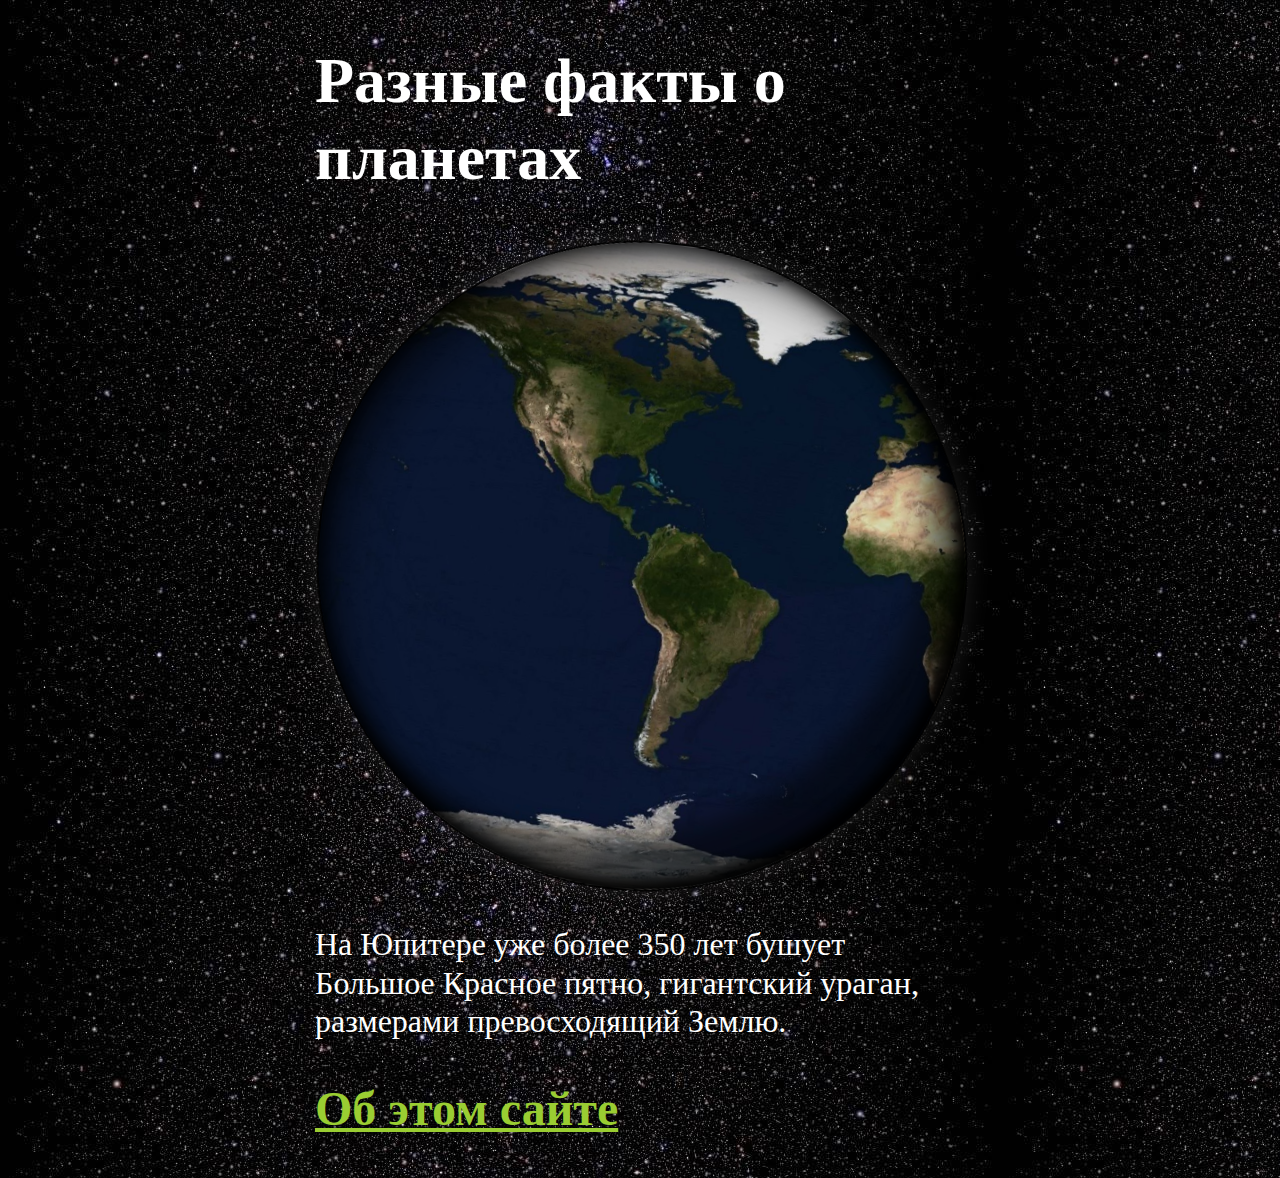
==== commit f6b66340: "Signed commit" ====
--- a/index.html
+++ b/index.html
@@ -332,7 +332,7 @@
           'Меркурий и Венера – единственные планеты Солнечной системы, у которых нет естественных спутников.',
           'Планета Юпитер',
           'Зонд «Джуно» пришлось оснастить корпусом со стенками из титана толщиной в 1 см, чтобы защитить электронику от воздействия мощнейшей радиации, излучаемой Юпитером в пространство',
-          'В кольцах Сатурна обнаружены так называемые минилуны, многочисленные небесные тела со средним диаметром около 100 метров. Учёные полагают, что их там около 10 миллионов, плюс-минус.',
+          'В кольцах Сатурна обнаружены так называемые минилуны, многочисленные небесные тела со средним диаметром около 100 метров. Учёные полагают, что их там около 10 миллионов.',
           'На Земле небо выглядит голубым, а закат окрашивает его в оранжевые или красноватые тона. На Марсе из-за иного состава атмосферы всё наоборот – небо тут коричневое, а во время заката появляются голубоватые оттенки.',
           'На Дионе и Рее, спутниках Сатурна, атмосфера состоит почти из одного лишь кислорода. Но она там настолько разреженная, что технически не отличается от вакуума.',
           'Магнитное поле Юпитера сильнее магнитного поля Земли примерно в 2000 раз.',
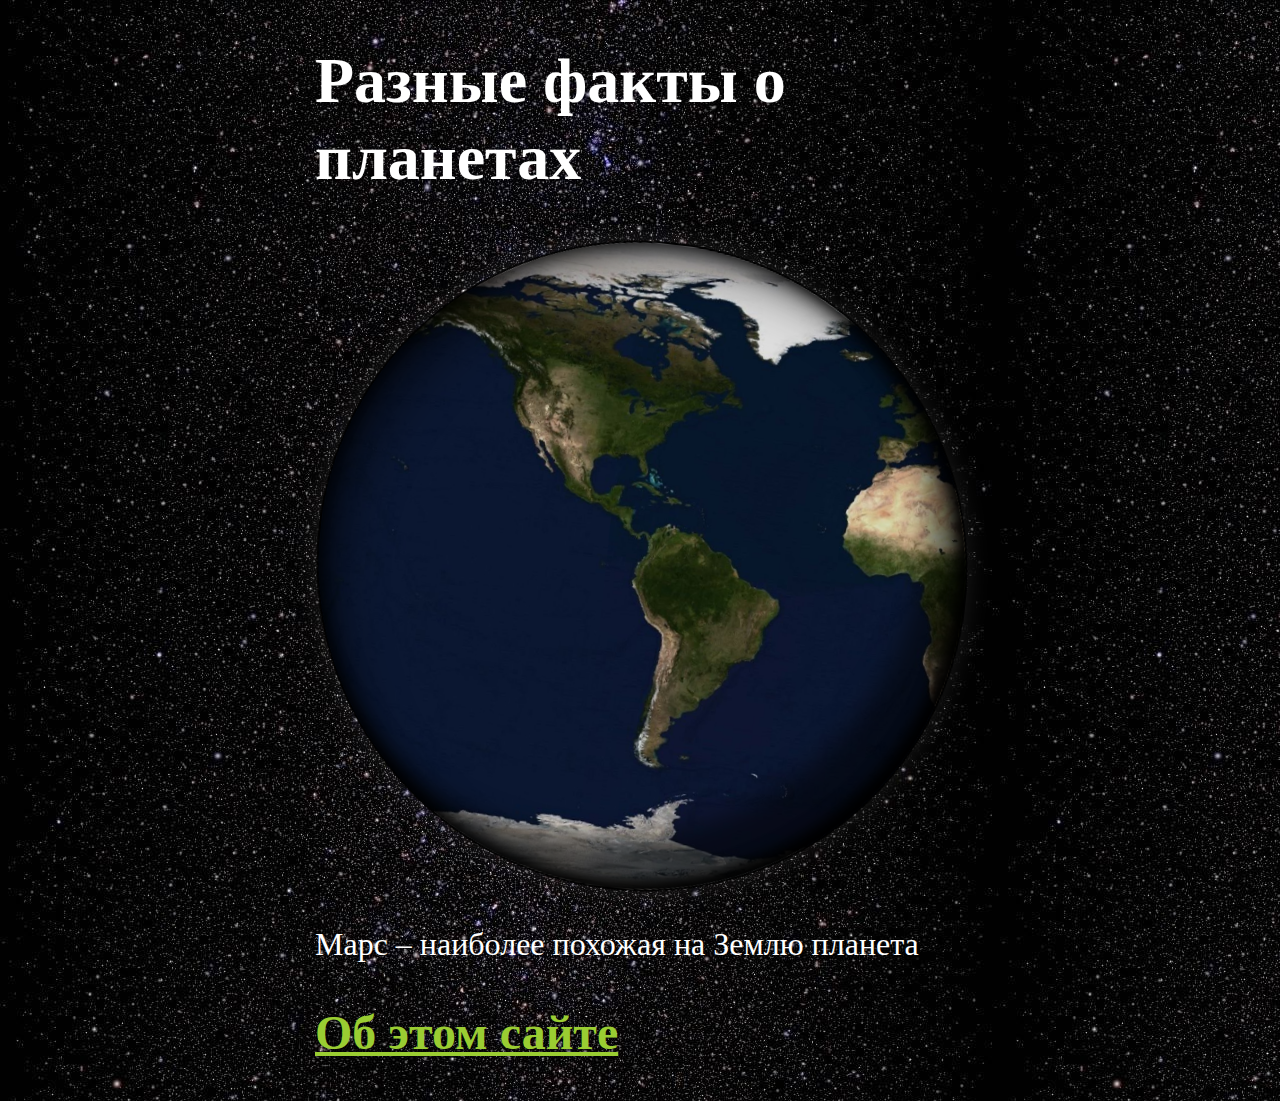
==== commit f77db8ff: "Signed commit" ====
--- a/index.html
+++ b/index.html
@@ -225,8 +225,8 @@
           'Эта планета является десятым по величине небесным телом, вращающимся вокруг Солнца.',
           'Плутон состоит из горных пород и льда.',
           'Химический элемент плутоний назван так в честь карликовой планеты.',
-          'С момента своего открытия и до 2178 года Плутон впервые обойдет вокруг Солнца',
-          'Плутон достигнет афелия в 2113 году',
+          'С момента своего открытия и до 2178 года Плутон впервые обойдет вокруг Солнца.',
+          'Плутон достигнет афелия в 2113 году.',
           'Карликовая планета не имеет чисто своей орбиты, как все остальные.',
           'Предполагают, что Плутон имеет систему орбитальных колец.',
           'В 2005 году запущен космический аппарат, который достигнет Плутона в 2015 году и сфотографирует его, тем самым ответив на многие вопросы астрономов.',
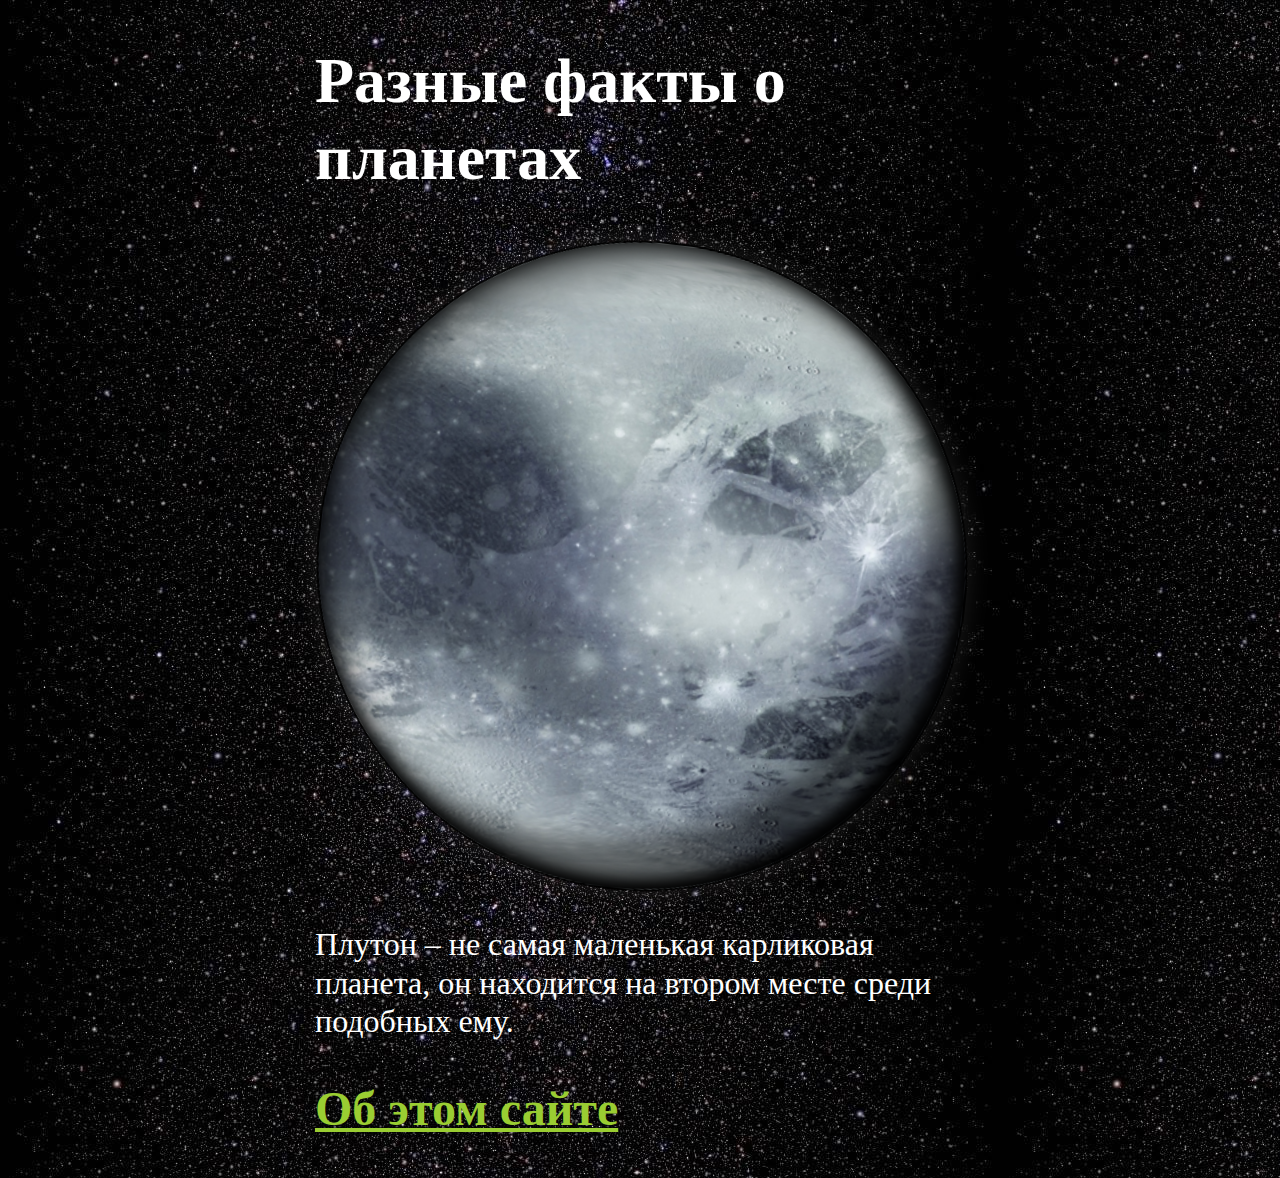
==== commit 55a4756b: "подпис" ====
--- a/index.html
+++ b/index.html
@@ -330,8 +330,8 @@
           'Средняя плотность Сатурна ниже плотности воды. Это наименее плотная планета в нашей системе.',
           'Уран – наименее изученная планета в нашей системе. Она посещалась космическим аппаратом лишь один раз.',
           'Меркурий и Венера – единственные планеты Солнечной системы, у которых нет естественных спутников.',
-          'Планета Юпитер',
-          'Зонд «Джуно» пришлось оснастить корпусом со стенками из титана толщиной в 1 см, чтобы защитить электронику от воздействия мощнейшей радиации, излучаемой Юпитером в пространство',
+          'Планета Юпитер.',
+          'Зонд «Джуно» пришлось оснастить корпусом со стенками из титана толщиной в 1 см, чтобы защитить электронику от воздействия мощнейшей радиации, излучаемой Юпитером в пространство.',
           'В кольцах Сатурна обнаружены так называемые минилуны, многочисленные небесные тела со средним диаметром около 100 метров. Учёные полагают, что их там около 10 миллионов.',
           'На Земле небо выглядит голубым, а закат окрашивает его в оранжевые или красноватые тона. На Марсе из-за иного состава атмосферы всё наоборот – небо тут коричневое, а во время заката появляются голубоватые оттенки.',
           'На Дионе и Рее, спутниках Сатурна, атмосфера состоит почти из одного лишь кислорода. Но она там настолько разреженная, что технически не отличается от вакуума.',
